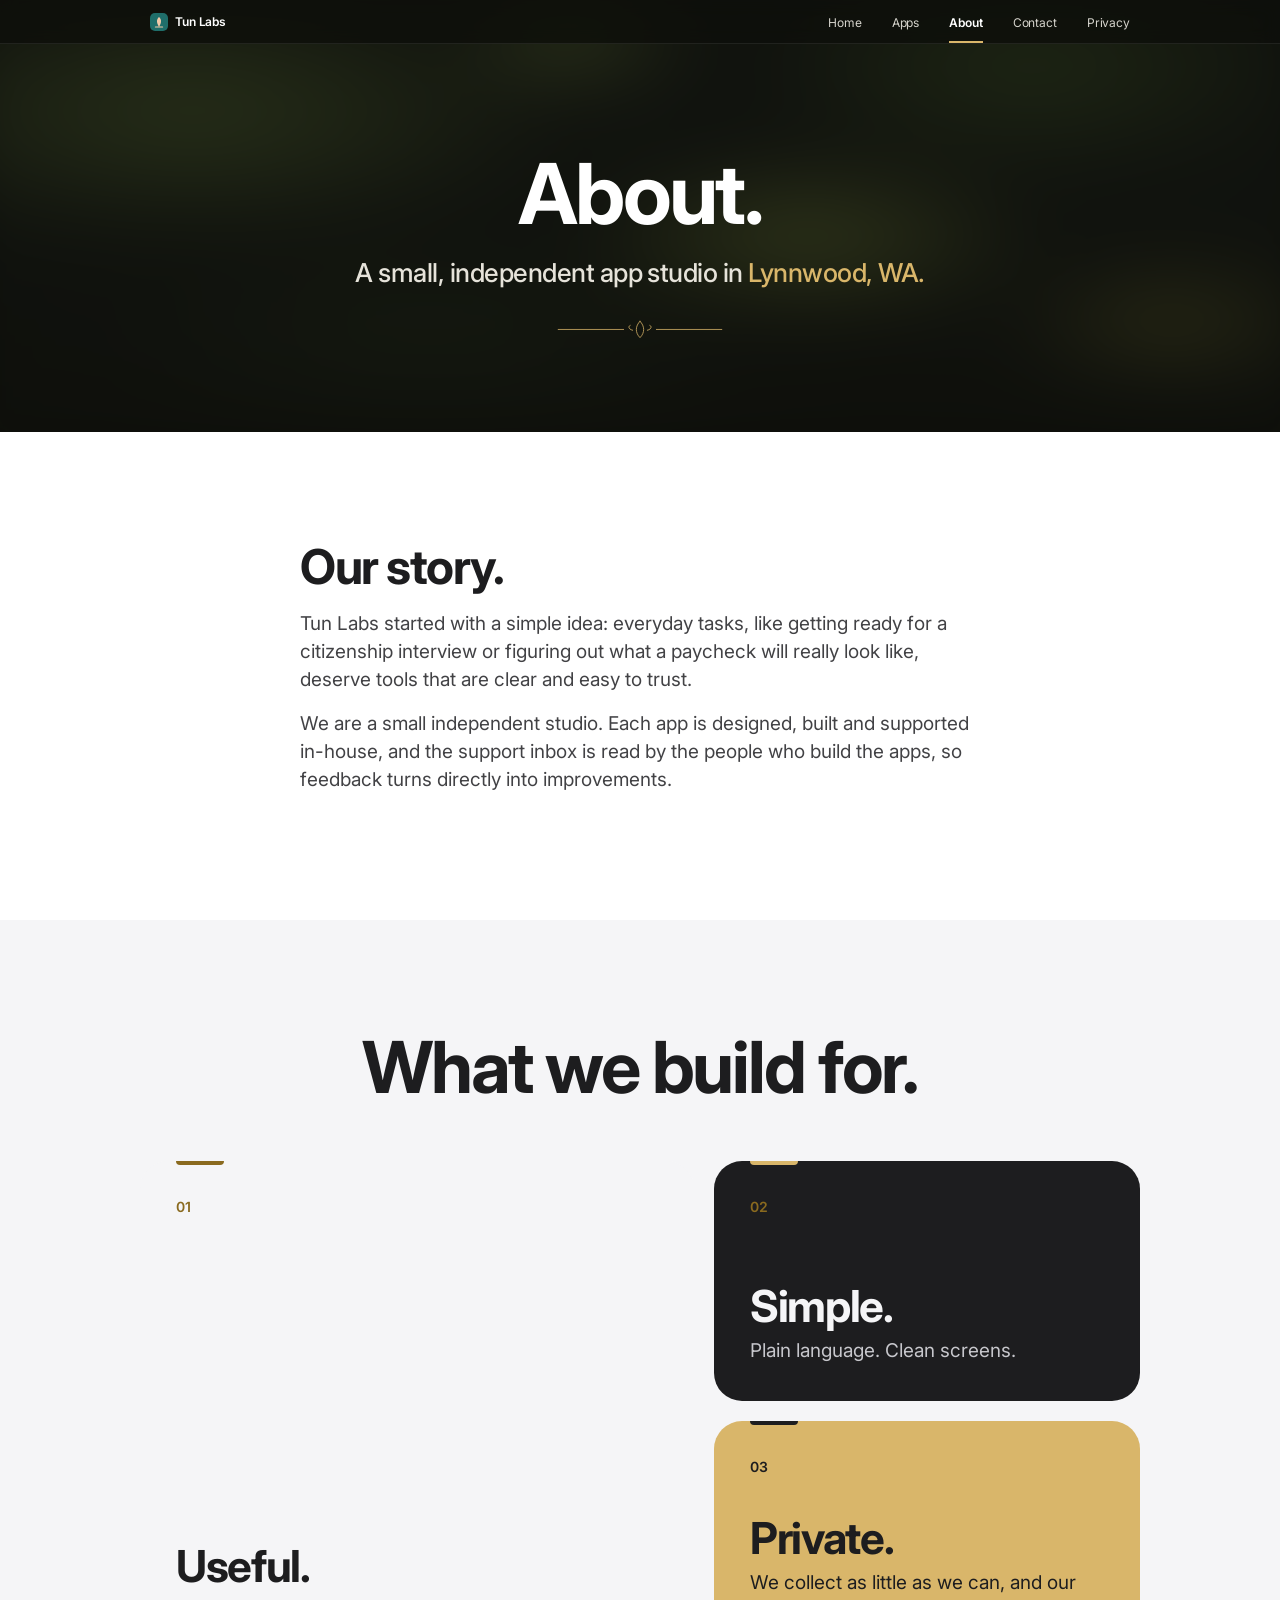
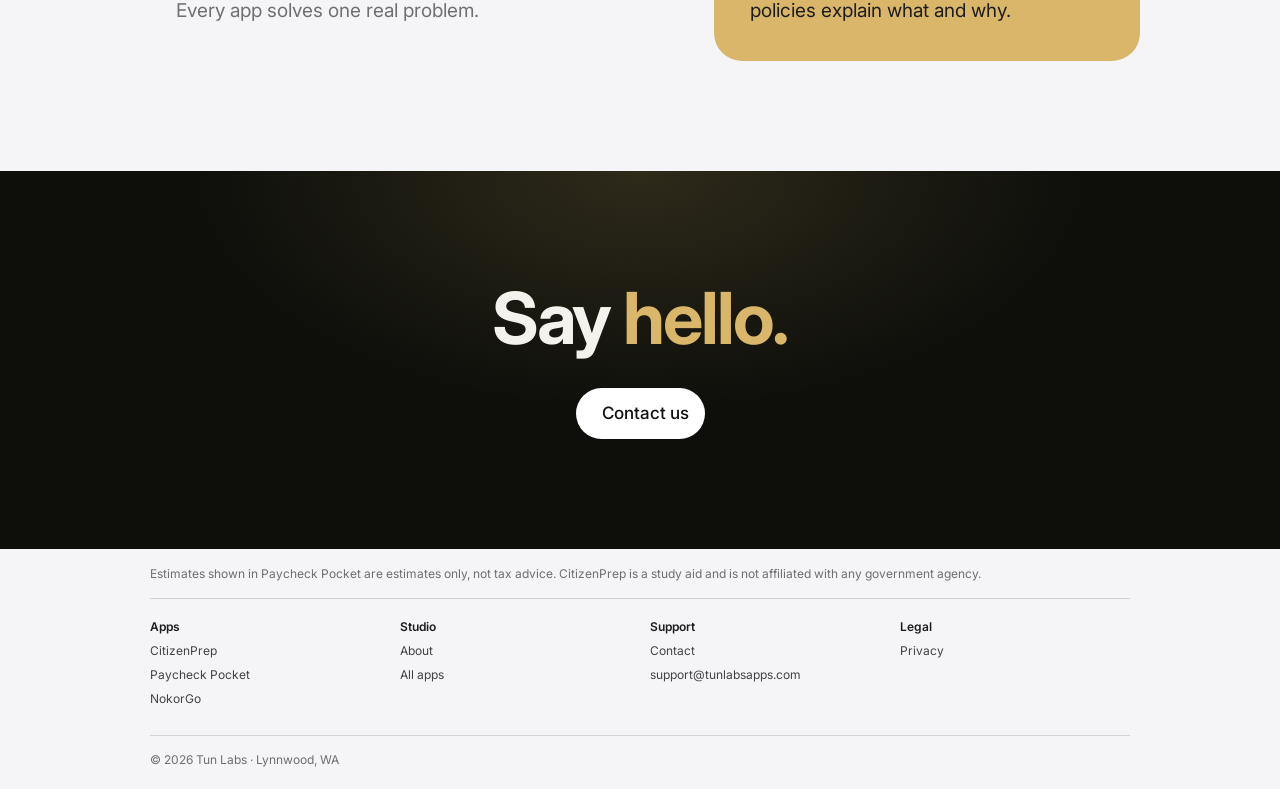
==== about.html @ c19de5f4 "Initial Tun Labs site" ====
<!doctype html>
<html lang="en">
<head>
<meta charset="utf-8">
<meta name="viewport" content="width=device-width, initial-scale=1">
<title>About · Tun Labs</title>
<meta name="description" content="Tun Labs is a small independent app studio in Lynnwood, WA.">
<link rel="preconnect" href="https://fonts.googleapis.com">
<link rel="preconnect" href="https://fonts.gstatic.com" crossorigin>
<link href="https://fonts.googleapis.com/css2?family=Inter:wght@400;500;600;700&display=swap" rel="stylesheet">
<link rel="stylesheet" href="style.css">
<link rel="icon" href="assets/logo.svg">
</head>
<body>
<header class="gnav" id="gnav">
  <nav class="gnav-in" aria-label="Global">
    <a class="brand" href="index.html" aria-label="Tun Labs home"><img src="assets/logo.svg" alt="" width="18" height="18"><span>Tun Labs</span></a>
    <ul><li><a href="index.html">Home</a></li><li><a href="apps.html">Apps</a></li><li><a href="about.html" aria-current="page">About</a></li><li><a href="contact.html">Contact</a></li><li><a href="privacy.html">Privacy</a></li></ul>
  </nav>
</header>

<main id="top">
  <section class="band hero sm">
    <div class="foliage" aria-hidden="true"></div>
    <div class="hero-in">
    <h1>About.</h1>
    <p class="sub">A small, independent app studio in <em>Lynnwood, WA.</em></p>
    <div class="lotus" aria-hidden="true"><svg viewBox="0 0 220 28" fill="none" stroke="currentColor" stroke-width="1" stroke-linecap="round"><path d="M10 14h80"/><path d="M130 14h80"/><path d="M110 4c6 6 6 14 0 20c-6-6-6-14 0-20z"/><path d="M101 15c-5-1-6-5-3-6M119 15c5-1 6-5 3-6"/></svg></div>
    </div>
  </section>

  <section class="band white pad">
    <div class="prose">
      <h2>Our story.</h2>
      <p>Tun Labs started with a simple idea: everyday tasks, like getting ready for a citizenship interview or figuring out what a paycheck will really look like, deserve tools that are clear and easy to trust.</p>
      <p>We are a small independent studio. Each app is designed, built and supported in-house, and the support inbox is read by the people who build the apps, so feedback turns directly into improvements.</p>
    </div>
  </section>

  <section class="band grey pad" id="values">
    <h2>What we build for.</h2>
    <div class="bento">
      <article class="tile t-big"><p class="k">01</p><h3>Useful.</h3><p>Every app solves one real problem.</p></article>
      <article class="tile t-dark"><p class="k">02</p><h3>Simple.</h3><p>Plain language. Clean screens.</p></article>
      <article class="tile t-gold"><p class="k">03</p><h3>Private.</h3><p>We collect as little as we can, and our policies explain what and why.</p></article>
    </div>
  </section>

  <section class="band dark contact">
    <h2>Say <em>hello.</em></h2>
    <a class="pill-btn" href="contact.html">Contact us</a>
  </section>
</main>

<footer class="foot">
  <div class="foot-in">
    <p class="fine">Estimates shown in Paycheck Pocket are estimates only, not tax advice. CitizenPrep is a study aid and is not affiliated with any government agency.</p>
    <div class="cols">
      <div><h4>Apps</h4><a href="apps.html#citizenprep">CitizenPrep</a><a href="apps.html#paycheck">Paycheck Pocket</a><a href="apps.html#nokorgo">NokorGo</a></div>
      <div><h4>Studio</h4><a href="about.html">About</a><a href="apps.html">All apps</a></div>
      <div><h4>Support</h4><a href="contact.html">Contact</a><a href="mailto:support@tunlabsapps.com">support@tunlabsapps.com</a></div>
      <div><h4>Legal</h4><a href="privacy.html">Privacy</a></div>
    </div>
    <div class="legal"><span>© 2026 Tun Labs · Lynnwood, WA</span></div>
  </div>
</footer>
</body>
</html>
---- style.css ----
/* Tun Labs combo: Apple structure + dark-sample foliage hero, unified gold accent */
:root{--ink:#1D1D1F;--ink2:#6E6E73;--grey:#F5F5F7;--dark:#0E0F0B;
--gold:#D9B66A;      /* accent on dark */
--bronze:#8A6A1F;    /* accent on light (AA text) */
--bronze-h:#6F5518;
--font:Inter,-apple-system,BlinkMacSystemFont,"SF Pro Display","Helvetica Neue",Arial,sans-serif}
*{box-sizing:border-box;margin:0;padding:0}
html{scroll-behavior:smooth;scroll-padding-top:44px}
body{font-family:var(--font);color:var(--ink);background:#fff;-webkit-font-smoothing:antialiased;line-height:1.47}
img{display:block;max-width:100%}
a{color:var(--bronze);text-decoration:none}
a:hover{text-decoration:underline;color:var(--bronze-h)}
a:focus-visible{outline:2px solid var(--bronze);outline-offset:3px;border-radius:4px}
em{font-style:normal;color:var(--gold)}

/* nav: translucent dark */
.gnav{position:sticky;top:0;z-index:50;height:44px;background:rgba(14,15,11,.82);
backdrop-filter:saturate(160%) blur(8px);-webkit-backdrop-filter:saturate(160%) blur(8px);border-bottom:1px solid rgba(255,255,255,.08)}
.gnav-in{max-width:1024px;margin:0 auto;height:100%;padding:0 22px;display:flex;align-items:center;justify-content:space-between}
.gnav ul{list-style:none;display:flex;gap:30px}
.gnav a{color:#D6D4CD;font-size:12px;letter-spacing:-.01em}
.gnav a:hover{color:#fff;text-decoration:none}
.gnav a:focus-visible{outline-color:var(--gold)}
.brand{display:flex;align-items:center;gap:7px;font-weight:600}
.brand span{color:#fff}

.band{padding:110px 22px 0;text-align:center;overflow:hidden}
.white{background:#fff}.grey{background:var(--grey)}
h1,h2{font-weight:700;letter-spacing:-.03em;line-height:1.05}
h1{font-size:clamp(64px,10vw,120px)}
h2{font-size:clamp(40px,5.6vw,72px);max-width:900px;margin:0 auto}
.sub{font-size:clamp(24px,3vw,36px);font-weight:600;color:#fff;margin-top:14px;letter-spacing:-.02em}
.tag{font-size:clamp(19px,1.9vw,24px);color:var(--ink2);max-width:640px;margin:18px auto 0;letter-spacing:-.005em}
.eyebrow{display:inline-flex;align-items:center;gap:9px;font-size:20px;font-weight:600;margin-bottom:12px}
.eyebrow img{border-radius:7px}
.eyebrow.plain{color:var(--bronze);font-size:19px}

/* hero: dark foliage */
.hero{position:relative;margin-top:-44px;padding:170px 22px 120px;background:var(--dark);color:#fff;min-height:max(100svh,760px)}
.foliage{position:absolute;inset:-60px;filter:blur(38px);background:
radial-gradient(40% 35% at 18% 30%,#3c4a24 0,transparent 70%),radial-gradient(30% 30% at 78% 22%,#2e3d1d 0,transparent 70%),
radial-gradient(25% 22% at 62% 55%,#55602a 0,transparent 70%),radial-gradient(35% 30% at 35% 75%,#24301a 0,transparent 70%),
radial-gradient(18% 16% at 88% 70%,#6b6a2e 0,transparent 70%),radial-gradient(14% 12% at 45% 18%,#5a6a33 0,transparent 70%),#121510}
.foliage::after{content:"";position:absolute;inset:0;background:linear-gradient(180deg,rgba(14,15,11,.55) 0,rgba(14,15,11,.4) 45%,rgba(14,15,11,.85) 85%,var(--dark) 100%)}
.hero-in{position:relative}
.lotus{color:var(--gold);width:220px;margin:34px auto 0;opacity:.95}
.ctas{display:flex;justify-content:center;align-items:center;gap:12px;margin-top:34px;flex-wrap:wrap}
.pill-btn{display:inline-flex;align-items:center;gap:14px;background:#fff;color:#111;font-weight:500;font-size:17px;padding:13px 16px 13px 26px;border-radius:99px}
.pill-btn span{display:grid;place-items:center;width:30px;height:30px;border-radius:50%;background:#111;color:#fff;font-size:15px}
.pill-btn:hover{color:#111;text-decoration:none;background:#F1ECDF}
.pill-btn:focus-visible,.glass-btn:focus-visible{outline:2px solid var(--gold);outline-offset:3px}
.glass-btn{width:52px;height:52px;border-radius:50%;display:grid;place-items:center;color:#fff;background:rgba(40,44,32,.85);border:1px solid rgba(255,255,255,.28)}
.glass-btn:hover{color:#fff;background:rgba(255,255,255,.18)}
.icon-row{display:flex;justify-content:center;gap:28px;margin-top:80px}
.icon-row img{width:112px;height:112px;border-radius:26px;box-shadow:0 18px 40px rgba(0,0,0,.4),0 0 0 1px rgba(255,255,255,.08)}

/* app bands */
.tlink{font-size:19px}
.tlink span{display:inline-block;margin-left:2px}
.links{display:flex;justify-content:center;gap:34px;margin-top:22px;flex-wrap:wrap}
.phone{width:320px;margin:70px auto 0;border-radius:54px 54px 0 0;padding:12px 12px 0;height:560px;
background:linear-gradient(145deg,#2c2c2e,#0d0d0f);box-shadow:0 0 0 2px #48484a inset,0 40px 80px rgba(0,0,0,.18);position:relative}
.phone::before{content:"";position:absolute;top:22px;left:50%;width:84px;height:24px;margin-left:-42px;background:#000;border-radius:14px;z-index:2}
.screen{width:100%;height:100%;border-radius:43px 43px 0 0;overflow:hidden;background:#fff}
.screen img{width:100%;height:100%;object-fit:cover;object-position:top}
.screen.pp{background:#F3F7F5;padding-top:56px}
.screen.pp img{height:auto}

/* NokorGo: dark, gold glow, glass */
.dark{background:radial-gradient(50% 60% at 50% 100%,rgba(217,182,106,.22),transparent 70%),radial-gradient(40% 40% at 85% 0,rgba(217,182,106,.10),transparent 70%),var(--dark);color:#F4F2EC}
.dark .eyebrow{color:#F4F2EC;padding:8px 16px 8px 10px;border-radius:99px;background:rgba(30,32,24,.9);border:1px solid rgba(217,182,106,.35)}
.soon{font-size:clamp(28px,3.4vw,44px);font-weight:600;color:#F4F2EC;margin-top:10px;letter-spacing:-.015em}
.phone.dark{background:#1A1C15;box-shadow:0 0 0 1px rgba(255,255,255,.18) inset,0 0 120px rgba(217,182,106,.25)}
.screen.ng{background:radial-gradient(circle at 50% 35%,#3c4a24,#121510);display:flex;flex-direction:column;align-items:center;justify-content:center;gap:18px}
.screen.ng img{width:120px;height:120px;border-radius:28px}
.screen.ng span{color:#fff;font-size:24px;font-weight:600;letter-spacing:-.01em}

/* values bento */
#values{padding-bottom:110px}
.bento{max-width:1000px;margin:56px auto 0;display:grid;grid-template-columns:1.3fr 1fr;grid-template-rows:240px 240px;gap:20px;text-align:left}
.tile{border-radius:28px;padding:36px;background:var(--grey);display:flex;flex-direction:column;justify-content:flex-end;position:relative;overflow:hidden}
.tile::before{content:"";position:absolute;left:36px;top:0;width:48px;height:4px;border-radius:0 0 4px 4px;background:var(--bronze)}
.t-big h3{font-size:64px}
.t-big{grid-row:span 2}
.t-dark{background:#1D1D1F;color:#F5F5F7}.t-dark::before{background:var(--gold)}
.t-dark p:not(.k){color:#C7C7CC}
.t-dark .k{color:var(--gold)}
.t-gold{background:var(--gold);color:var(--ink)}.t-gold::before{background:var(--ink)}
.t-gold p:not(.k){color:var(--ink)}
.tile h3{font-size:44px;font-weight:700;letter-spacing:-.03em;line-height:1.05}
.tile p{font-size:19px;color:var(--ink2);margin-top:8px}
.tile .k{margin:0 0 auto;font-size:14px;font-weight:600;color:var(--bronze)}
.t-gold .k{color:var(--ink)}

.local{padding-bottom:110px}
/* contact: dark with gold */
.contact{padding-bottom:110px;background:radial-gradient(50% 90% at 50% 0,rgba(217,182,106,.16),transparent 70%),var(--dark);color:#F4F2EC}
.contact h2 em{color:var(--gold)}
.contact .pill-btn{margin-top:32px}
.mail{margin-top:18px}
.dark .tlink{color:#F4F2EC;text-decoration:underline;text-decoration-color:var(--gold);text-underline-offset:4px}
.dark .tlink:hover{color:#fff}
.dark a:focus-visible{outline-color:var(--gold)}

.foot{background:var(--grey);color:var(--ink2);font-size:12px;line-height:1.33;padding:0 22px}
.foot-in{max-width:980px;margin:0 auto;padding:17px 0 21px}
.fine{padding-bottom:16px;border-bottom:1px solid #D2D2D7}
.cols{display:grid;grid-template-columns:repeat(4,1fr);gap:20px;padding:20px 0}
.cols h4{color:var(--ink);font-size:12px;font-weight:600;margin-bottom:8px}
.cols a{display:block;color:#424245;margin-bottom:8px}
.cols a:hover{color:var(--bronze)}
.legal{display:flex;justify-content:space-between;gap:12px;padding-top:16px;border-top:1px solid #D2D2D7;flex-wrap:wrap}

@media (max-width:734px){
 .gnav ul{gap:16px}.hide-s{display:none}
 .gnav-in{padding:0 16px}
 .gnav a{font-size:11px}
 .band{padding-top:80px}
 .hero{padding-top:130px;padding-bottom:90px;min-height:0}
 .lotus{width:180px}
 .icon-row{gap:16px;margin-top:56px}.icon-row img{width:80px;height:80px;border-radius:19px}
 .phone{width:270px;height:470px;margin-top:52px}
 .links{gap:10px 24px}
 .bento{grid-template-columns:1fr;grid-template-rows:auto}
 .t-big{grid-row:auto}.t-big h3{font-size:48px}
 .tile{min-height:200px;padding:28px}.tile::before{left:28px}
 #values,.local,.contact{padding-bottom:80px}
 .cols{grid-template-columns:1fr 1fr}
}
@media (max-width:420px){.brand span{display:none}}

/* v2: coming-soon store labels (style from v1 iOS badge) */
.badges{display:flex;flex-wrap:wrap;justify-content:center;gap:10px;margin-top:22px}
.soon-badge{display:inline-flex;flex-direction:column;justify-content:center;align-items:flex-start;height:48px;padding:0 16px;border-radius:10px;background:#ECE7DF;color:#4F5B5C;line-height:1.15;cursor:default;user-select:none;text-align:left}
.soon-badge small{font-size:11px}.soon-badge b{font-size:15px;font-weight:600}
.gp-soon{border:1px solid #C9C3B9}
.ios-soon{border:1px dashed #A9A39A}
.dark .soon-badge{background:#24261E;color:#D6D4CD;border-color:#6B6A60}
@media (max-width:734px){
 .hero{padding-top:96px;padding-bottom:56px}
 .hero h1{font-size:56px}
 .sub{font-size:22px;margin-top:10px}
 .lotus{width:150px;margin-top:20px}
 .ctas{margin-top:22px}
 .icon-row{margin-top:30px;gap:14px}.icon-row img{width:60px;height:60px;border-radius:14px}
 .band.app{padding-top:64px}
}

/* final: shared nav active state + inner pages */
.gnav a[aria-current="page"]{color:#fff;font-weight:600;box-shadow:inset 0 -2px 0 var(--gold);padding-bottom:13px}
.hero.sm{min-height:0;padding:150px 22px 84px}
.hero.sm h1{font-size:clamp(48px,7vw,84px)}
.hero.sm .sub{font-size:clamp(19px,2.2vw,26px);font-weight:500;color:#E6E3DA;max-width:640px;margin:16px auto 0}
.hero.sm .lotus{width:180px;margin-top:26px}
.band.app:last-of-type{padding-bottom:0}
.prose{max-width:680px;margin:0 auto;text-align:left}
.prose h2{font-size:clamp(32px,4vw,48px);margin:0 0 18px;text-align:left}
.prose p{font-size:19px;color:#424245;margin-bottom:16px}
.prose strong{color:var(--ink)}
.pad{padding-bottom:110px}
.cards{max-width:1000px;margin:48px auto 0;display:grid;grid-template-columns:repeat(3,1fr);gap:20px;text-align:left}
.card{background:#fff;border-radius:24px;padding:30px;display:flex;flex-direction:column;gap:10px;box-shadow:0 0 0 1px #E5E5EA}
.grey .card{box-shadow:none}
.card img{width:56px;height:56px;border-radius:13px}
.card h3{font-size:24px;font-weight:700;letter-spacing:-.02em}
.card p{font-size:16px;color:var(--ink2);flex:1}
.card .tlink{font-size:17px}
.mail-big{font-size:clamp(20px,2.4vw,28px);font-weight:600;margin-top:22px;display:inline-block;word-break:break-word}
.dark .mail-big{color:#F4F2EC;text-decoration:underline;text-decoration-color:var(--gold);text-underline-offset:5px}
.legal span{color:var(--ink2)}
@media (max-width:860px){.cards{grid-template-columns:1fr;max-width:520px}}
@media (max-width:734px){
 .gnav a[aria-current="page"]{padding-bottom:14px}
 .hero.sm{padding:96px 18px 56px}
 .hero.sm h1{font-size:48px}
 .pad{padding-bottom:80px}
 .prose p{font-size:17px}
}
@media (max-width:420px){.gnav ul{gap:12px}}
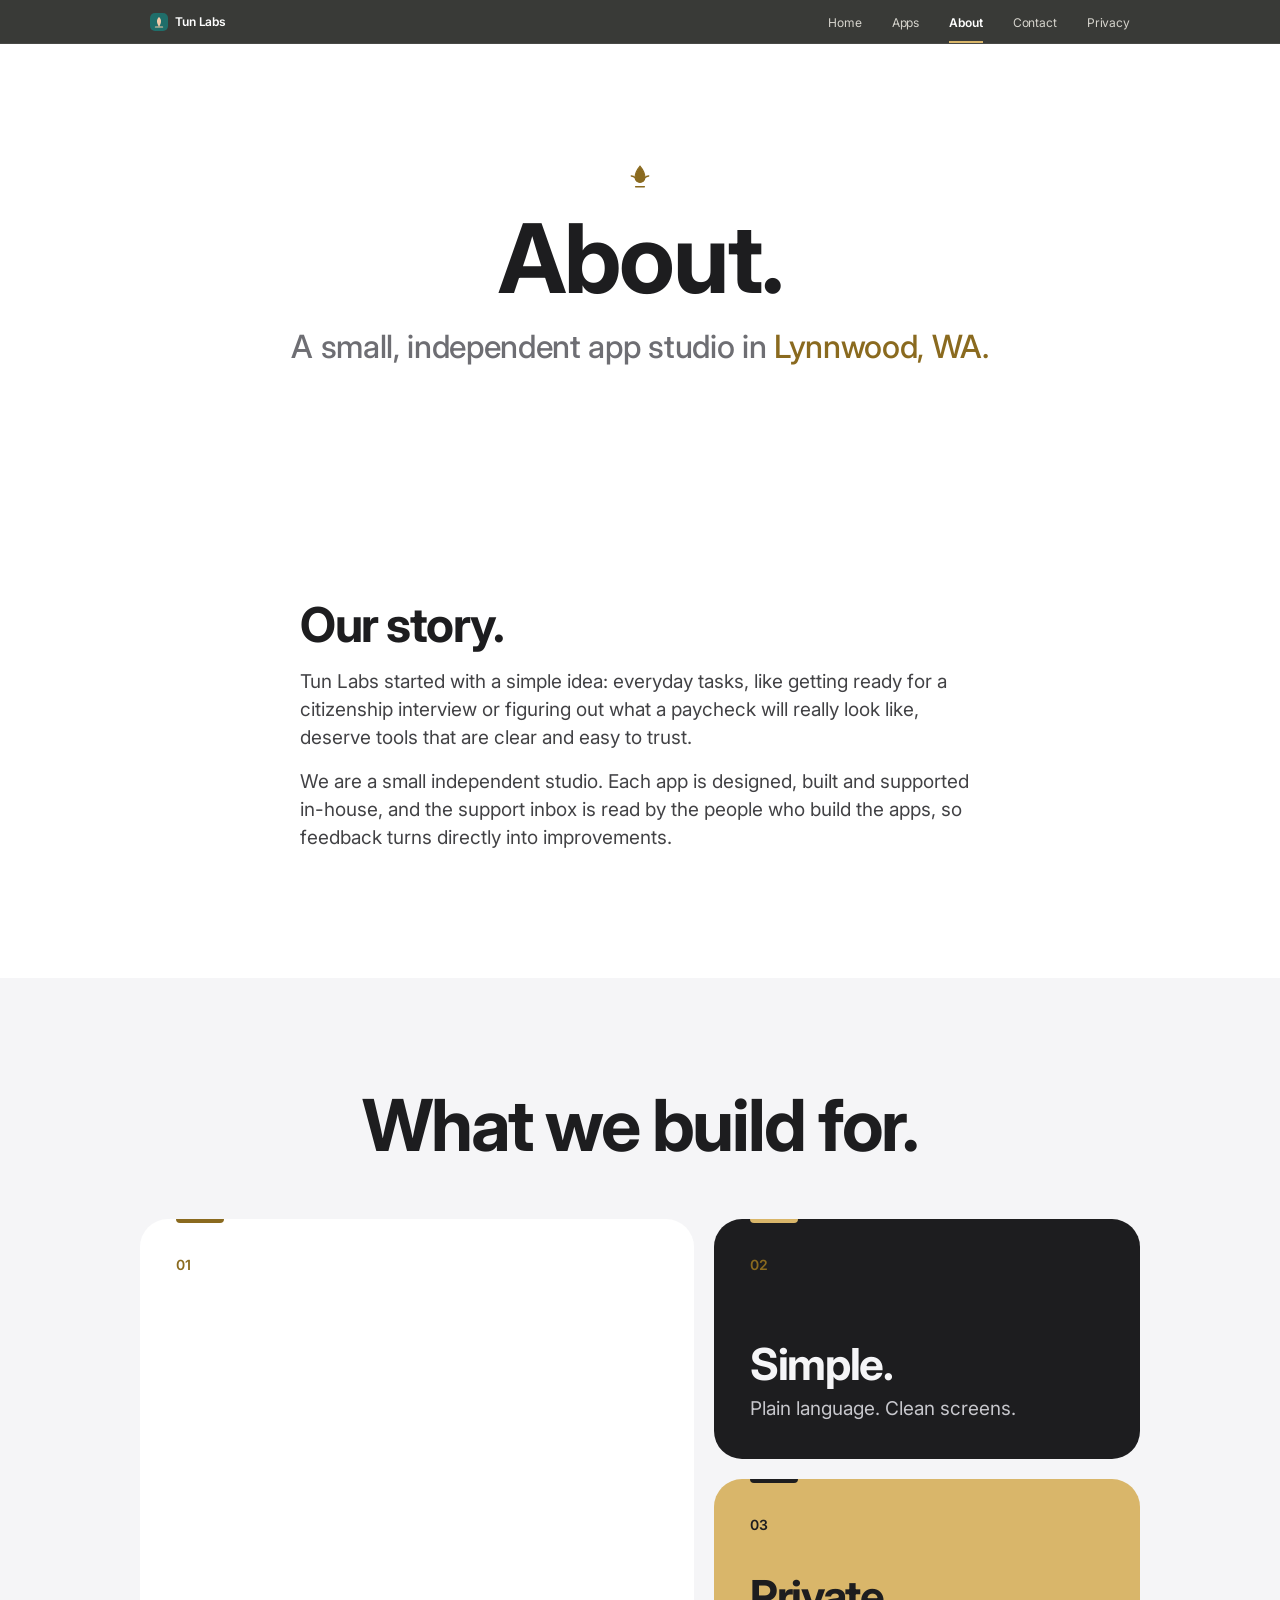
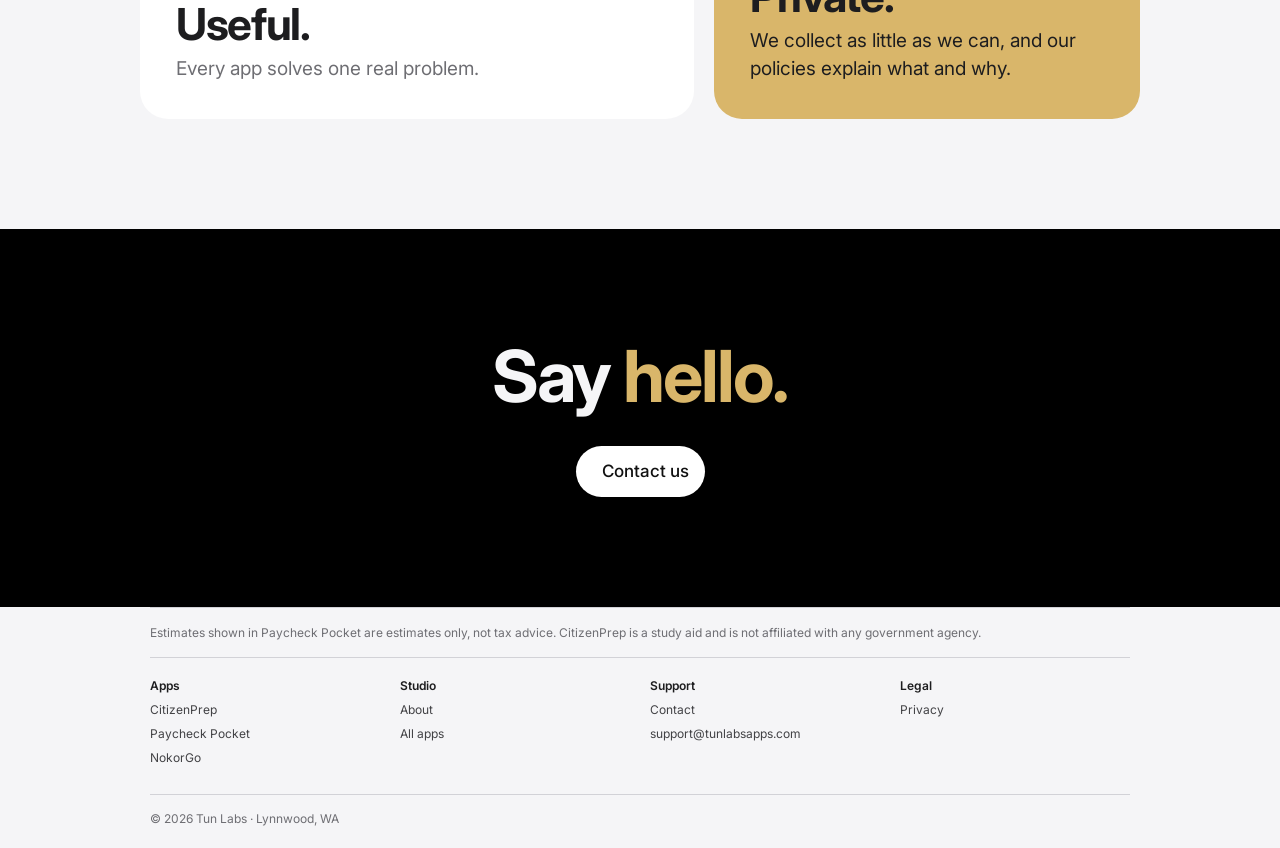
==== commit a7c767ed: "Convert About, Apps, Contact, Privacy to Apple-style home design" ====
--- a/about.html
+++ b/about.html
@@ -11,7 +11,7 @@
 <link rel="stylesheet" href="style.css">
 <link rel="icon" href="assets/logo.svg">
 </head>
-<body>
+<body class="home">
 <header class="gnav" id="gnav">
   <nav class="gnav-in" aria-label="Global">
     <a class="brand" href="index.html" aria-label="Tun Labs home"><img src="assets/logo.svg" alt="" width="18" height="18"><span>Tun Labs</span></a>
@@ -20,13 +20,11 @@
 </header>
 
 <main id="top">
-  <section class="band hero sm">
-    <div class="foliage" aria-hidden="true"></div>
-    <div class="hero-in">
+  <section class="band hero">
+    <svg class="h-lotus" viewBox="0 0 24 24" aria-hidden="true"><path d="M12 2c3 3.5 4.5 7 4.5 10.5A4.5 4.5 0 0 1 12 17a4.5 4.5 0 0 1-4.5-4.5C7.5 9 9 5.5 12 2Z"/><path d="M4 11c2.5.3 4.5 2 5.2 4.6M20 11c-2.5.3-4.5 2-5.2 4.6M8 21h8" fill="none" stroke-width="1.4" stroke-linecap="round"/></svg>
     <h1>About.</h1>
     <p class="sub">A small, independent app studio in <em>Lynnwood, WA.</em></p>
-    <div class="lotus" aria-hidden="true"><svg viewBox="0 0 220 28" fill="none" stroke="currentColor" stroke-width="1" stroke-linecap="round"><path d="M10 14h80"/><path d="M130 14h80"/><path d="M110 4c6 6 6 14 0 20c-6-6-6-14 0-20z"/><path d="M101 15c-5-1-6-5-3-6M119 15c5-1 6-5 3-6"/></svg></div>
-    </div>
+
   </section>
 
   <section class="band white pad">
@@ -46,7 +44,7 @@
     </div>
   </section>
 
-  <section class="band dark contact">
+  <section class="band black contact">
     <h2>Say <em>hello.</em></h2>
     <a class="pill-btn" href="contact.html">Contact us</a>
   </section>
--- a/style.css
+++ b/style.css
@@ -177,3 +177,34 @@
  .prose p{font-size:17px}
 }
 @media (max-width:420px){.gnav ul{gap:12px}}
+
+/* v3 Home (Apple-style): scoped to body.home only */
+.home .hero{margin-top:0;min-height:0;background:#fff;color:var(--ink);padding:120px 22px 120px}
+.home .h-lotus{display:block;width:26px;height:26px;margin:0 auto 18px;fill:var(--bronze);stroke:var(--bronze)}
+.home .hero h1{font-size:clamp(56px,9vw,96px);letter-spacing:-.02em}
+.home .hero .sub{color:var(--ink2);font-weight:500;font-size:clamp(22px,2.6vw,32px);letter-spacing:-.01em}
+.home .ctas{gap:28px}
+.home .pill{display:inline-block;background:var(--ink);color:#fff;font-size:17px;padding:11px 22px;border-radius:980px}
+.home .pill:hover{background:#000;color:#fff;text-decoration:none}
+.home .icon-row img{box-shadow:0 18px 40px rgba(0,0,0,.12)}
+.home .black{background:#000;color:#F5F5F7}
+.home .black .eyebrow{color:#F5F5F7}
+.home .black .soon{color:#A1A1A6}
+.home .black .tlink{color:var(--gold)}
+.home .black .tlink:hover{color:#E8CD8F}
+.home .black a:focus-visible{outline-color:var(--gold)}
+.home .black .soon-badge{background:#1D1D1F;color:#D2D2D7;border-color:#6E6E73}
+.home .phone.dark{background:linear-gradient(145deg,#2c2c2e,#0d0d0f);box-shadow:0 0 0 2px #3a3a3c inset}
+.home .t-big{background:#fff}
+.home .contact-l{padding-bottom:110px}
+.home .contact-l .pill{margin-top:32px}
+.home .foot-in{border-top:1px solid #D2D2D7}
+@media (max-width:734px){
+ .home .hero{padding:56px 20px 48px}
+ .home .h-lotus{margin-bottom:12px}
+ .home .hero h1{font-size:56px}
+ .home .ctas{margin-top:22px;gap:20px}
+ .home .icon-row{margin-top:28px}
+ .home .contact-l{padding-bottom:80px}
+}
+.home .hero em{color:var(--bronze)}
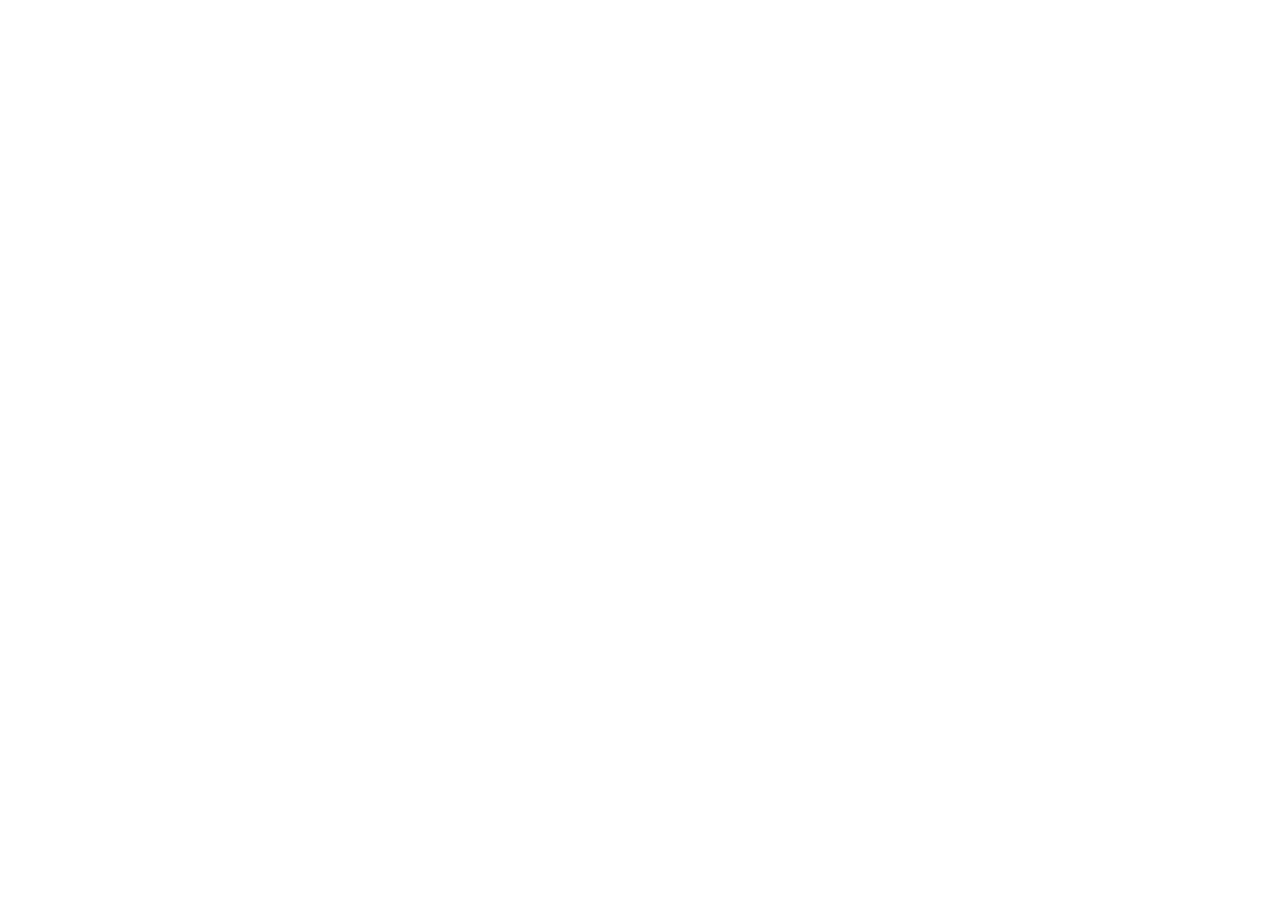
==== commit 422cb799: "SEO: robots, sitemap, canonicals, directory URLs for GSC Fix Search Console “Page with redirect” / d" ====
--- a/about.html
+++ b/about.html
@@ -2,65 +2,12 @@
 <html lang="en">
 <head>
 <meta charset="utf-8">
-<meta name="viewport" content="width=device-width, initial-scale=1">
-<title>About · Tun Labs</title>
-<meta name="description" content="Tun Labs is a small independent app studio in Lynnwood, WA.">
-<link rel="preconnect" href="https://fonts.googleapis.com">
-<link rel="preconnect" href="https://fonts.gstatic.com" crossorigin>
-<link href="https://fonts.googleapis.com/css2?family=Inter:wght@400;500;600;700&display=swap" rel="stylesheet">
-<link rel="stylesheet" href="style.css">
-<link rel="icon" href="assets/logo.svg">
+<title>Redirecting…</title>
+<link rel="canonical" href="https://tunlabsapps.com/about/">
+<meta http-equiv="refresh" content="0;url=https://tunlabsapps.com/about/">
+<script>location.replace('https://tunlabsapps.com/about/');</script>
 </head>
-<body class="home">
-<header class="gnav" id="gnav">
-  <nav class="gnav-in" aria-label="Global">
-    <a class="brand" href="index.html" aria-label="Tun Labs home"><img src="assets/logo.svg" alt="" width="18" height="18"><span>Tun Labs</span></a>
-    <ul><li><a href="index.html">Home</a></li><li><a href="apps.html">Apps</a></li><li><a href="about.html" aria-current="page">About</a></li><li><a href="contact.html">Contact</a></li><li><a href="privacy.html">Privacy</a></li></ul>
-  </nav>
-</header>
-
-<main id="top">
-  <section class="band hero">
-    <svg class="h-lotus" viewBox="0 0 24 24" aria-hidden="true"><path d="M12 2c3 3.5 4.5 7 4.5 10.5A4.5 4.5 0 0 1 12 17a4.5 4.5 0 0 1-4.5-4.5C7.5 9 9 5.5 12 2Z"/><path d="M4 11c2.5.3 4.5 2 5.2 4.6M20 11c-2.5.3-4.5 2-5.2 4.6M8 21h8" fill="none" stroke-width="1.4" stroke-linecap="round"/></svg>
-    <h1>About.</h1>
-    <p class="sub">A small, independent app studio in <em>Lynnwood, WA.</em></p>
-
-  </section>
-
-  <section class="band white pad">
-    <div class="prose">
-      <h2>Our story.</h2>
-      <p>Tun Labs started with a simple idea: everyday tasks, like getting ready for a citizenship interview or figuring out what a paycheck will really look like, deserve tools that are clear and easy to trust.</p>
-      <p>We are a small independent studio. Each app is designed, built and supported in-house, and the support inbox is read by the people who build the apps, so feedback turns directly into improvements.</p>
-    </div>
-  </section>
-
-  <section class="band grey pad" id="values">
-    <h2>What we build for.</h2>
-    <div class="bento">
-      <article class="tile t-big"><p class="k">01</p><h3>Useful.</h3><p>Every app solves one real problem.</p></article>
-      <article class="tile t-dark"><p class="k">02</p><h3>Simple.</h3><p>Plain language. Clean screens.</p></article>
-      <article class="tile t-gold"><p class="k">03</p><h3>Private.</h3><p>We collect as little as we can, and our policies explain what and why.</p></article>
-    </div>
-  </section>
-
-  <section class="band black contact">
-    <h2>Say <em>hello.</em></h2>
-    <a class="pill-btn" href="contact.html">Contact us</a>
-  </section>
-</main>
-
-<footer class="foot">
-  <div class="foot-in">
-    <p class="fine">Estimates shown in Paycheck Pocket are estimates only, not tax advice. CitizenPrep is a study aid and is not affiliated with any government agency.</p>
-    <div class="cols">
-      <div><h4>Apps</h4><a href="apps.html#citizenprep">CitizenPrep</a><a href="apps.html#paycheck">Paycheck Pocket</a><a href="apps.html#nokorgo">NokorGo</a></div>
-      <div><h4>Studio</h4><a href="about.html">About</a><a href="apps.html">All apps</a></div>
-      <div><h4>Support</h4><a href="contact.html">Contact</a><a href="mailto:support@tunlabsapps.com">support@tunlabsapps.com</a></div>
-      <div><h4>Legal</h4><a href="privacy.html">Privacy</a></div>
-    </div>
-    <div class="legal"><span>© 2026 Tun Labs · Lynnwood, WA</span></div>
-  </div>
-</footer>
+<body>
+<p><a href="https://tunlabsapps.com/about/">Continue</a></p>
 </body>
 </html>
